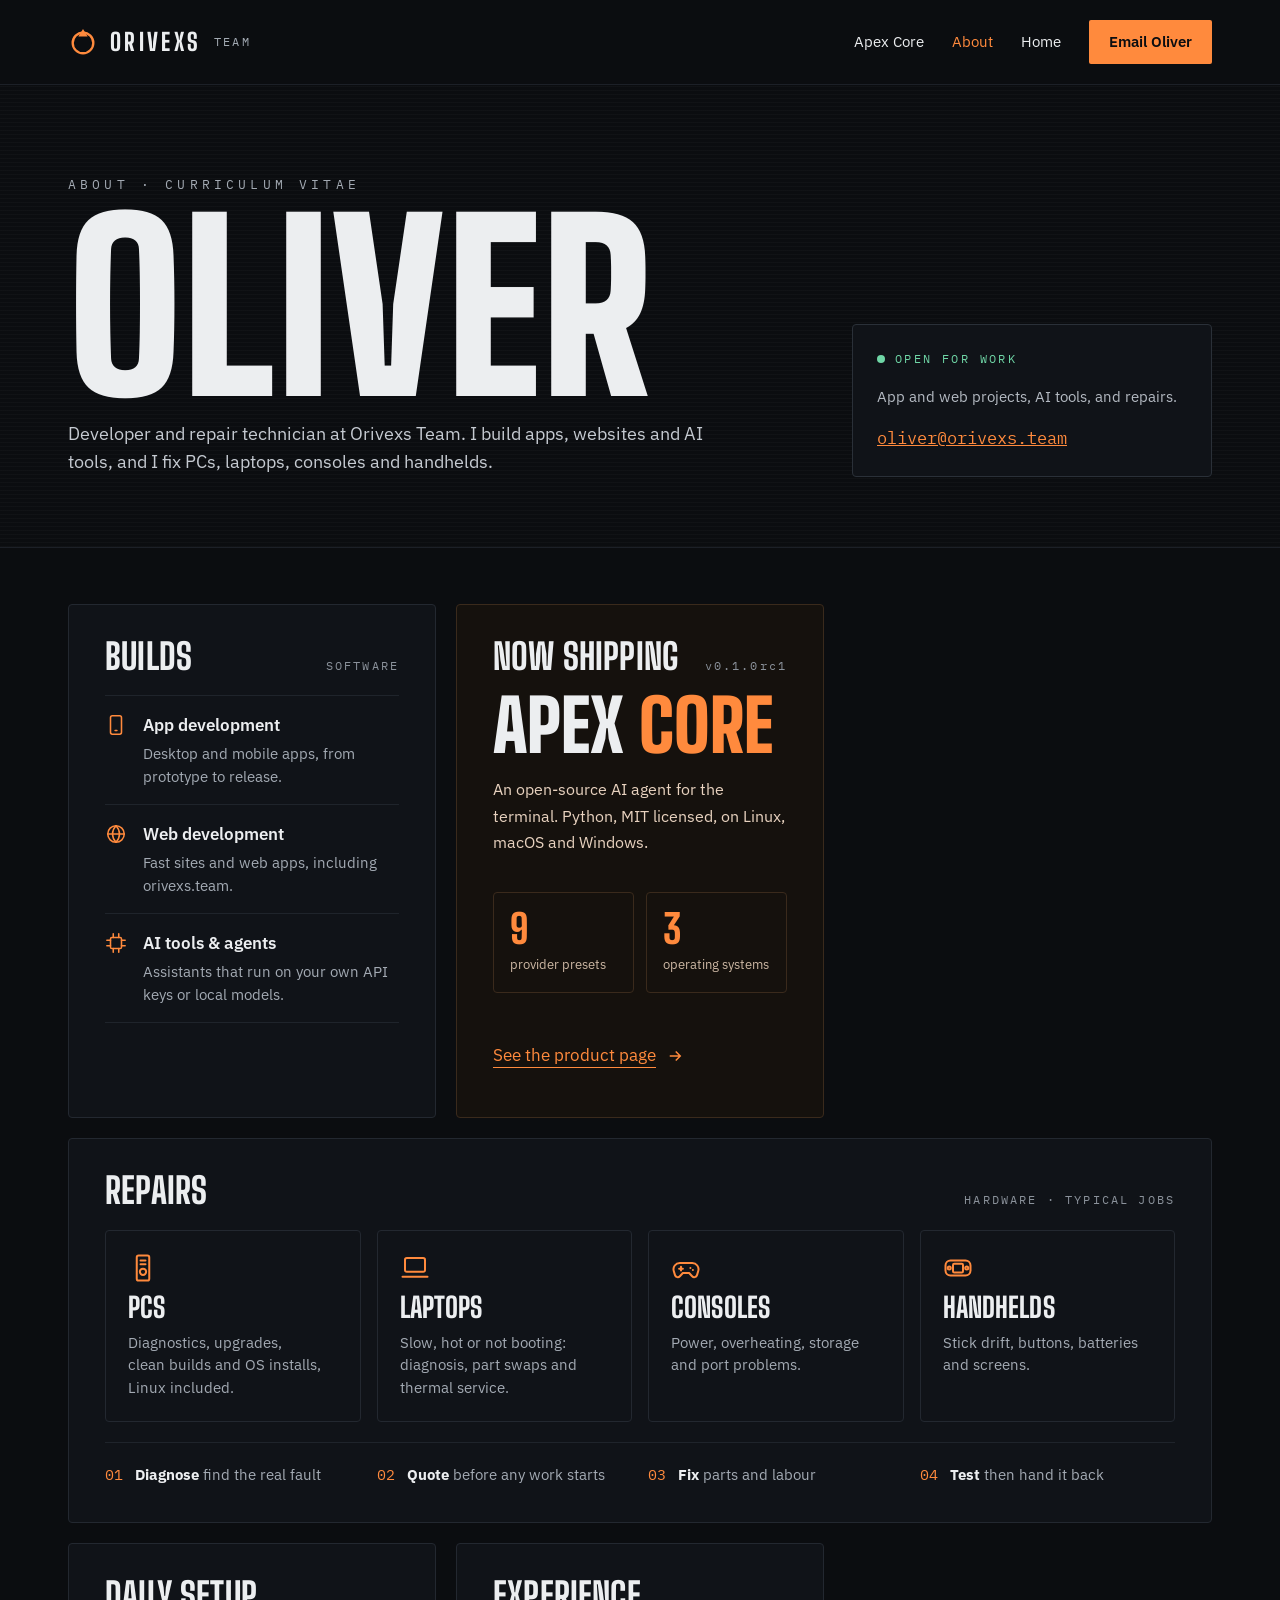
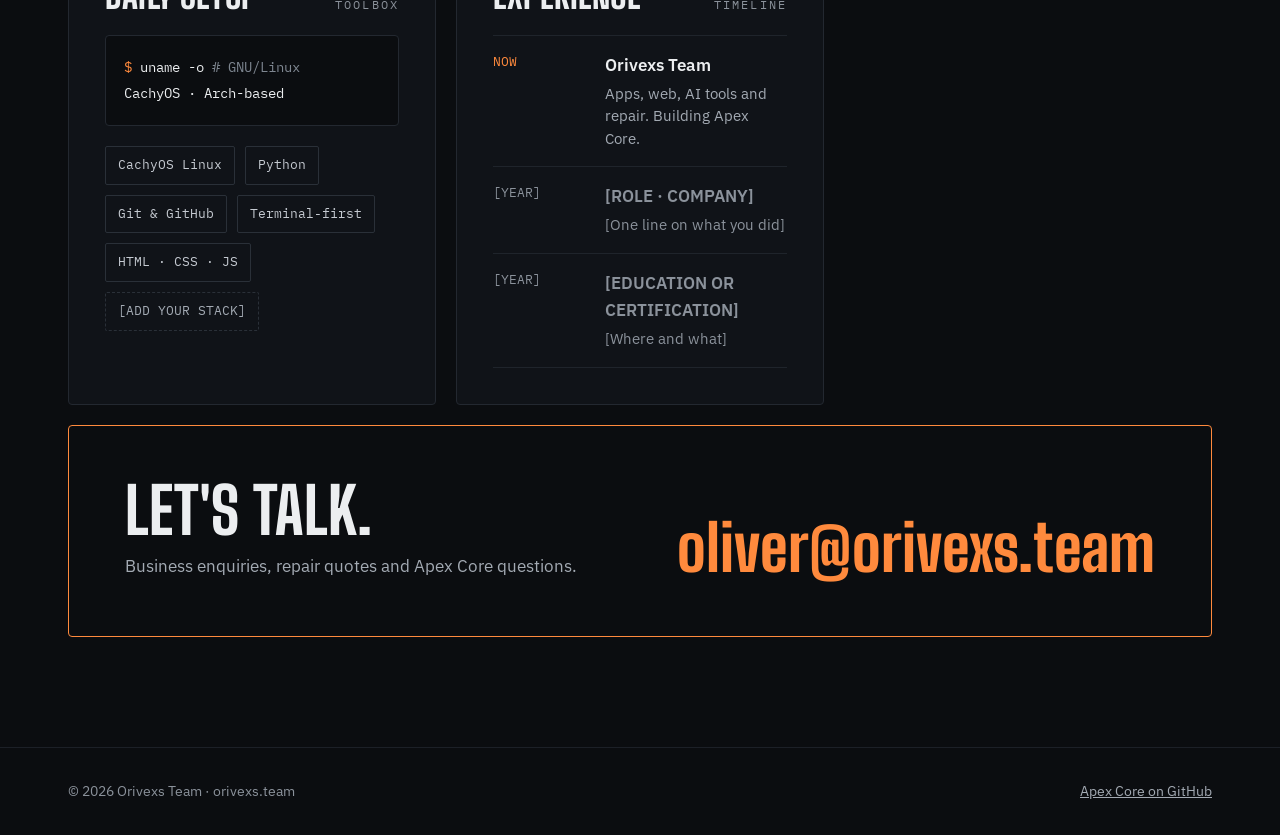
==== site/about/index.html @ 57a7e01f "Add the orivexs.team website and its GitHub Pages deploy A static site (no build step) for Orivexs T" ====
<!doctype html>
<html lang="en" class="no-js">
<head>
<meta charset="utf-8">
<meta name="viewport" content="width=device-width, initial-scale=1">
<title>Oliver — developer and repair technician · Orivexs Team</title>
<meta name="description" content="Oliver builds apps, websites and AI tools, and repairs PCs, laptops, consoles and handhelds. Contact: oliver@orivexs.team.">
<link rel="canonical" href="https://orivexs.team/about/">
<meta name="theme-color" content="#0b0d10">
<meta property="og:type" content="profile">
<meta property="og:site_name" content="Orivexs Team">
<meta property="og:title" content="Oliver — developer and repair technician">
<meta property="og:description" content="Apps, websites and AI tools. Repair for PCs, laptops, consoles and handhelds.">
<meta property="og:url" content="https://orivexs.team/about/">
<link rel="icon" href="../assets/favicon.svg" type="image/svg+xml">
<script>document.documentElement.className = "js";</script>
<link rel="preconnect" href="https://fonts.googleapis.com">
<link rel="preconnect" href="https://fonts.gstatic.com" crossorigin>
<link rel="stylesheet" href="https://fonts.googleapis.com/css2?family=Big+Shoulders+Display:wght@600;800;900&amp;family=IBM+Plex+Mono:wght@400;500&amp;family=IBM+Plex+Sans:wght@400;500;600&amp;display=swap">
<link rel="stylesheet" href="../assets/site.css">
<script src="../assets/site.js" defer></script>
</head>
<body>
<a class="skip" href="#main">Skip to content</a>

<header class="site-header">
  <nav class="wrap" aria-label="Main">
    <a class="brand" href="../" aria-label="Orivexs Team home">
      <svg width="30" height="30" viewBox="0 0 32 32" fill="none" aria-hidden="true"><circle cx="16" cy="17" r="11" stroke="#ff8a3d" stroke-width="2.5"/><path d="M16 2l5 8h-10z" fill="#ff8a3d"/></svg>
      <span class="brand-name">ORIVEXS</span>
      <span class="brand-team">TEAM</span>
    </a>
    <div class="nav-links">
      <a href="../apex-core/">Apex Core</a>
      <a href="./" aria-current="page">About</a>
      <a href="../">Home</a>
      <a class="btn btn--sm" href="mailto:oliver@orivexs.team">Email Oliver</a>
    </div>
  </nav>
</header>

<main id="main">

  <section class="profile texture" aria-labelledby="cv-name">
    <div class="wrap">
      <div class="profile-main">
        <p class="overline intro d1">About · Curriculum vitae</p>
        <h1 id="cv-name" class="hero-title hero-title--name intro d2">Oliver</h1>
        <p class="lede intro d3">Developer and repair technician at Orivexs Team. I build apps, websites and AI tools, and I fix PCs, laptops, consoles and handhelds.</p>
      </div>
      <div class="status-card intro d4">
        <p class="live"><i aria-hidden="true"></i>OPEN FOR WORK</p>
        <p>App and web projects, AI tools, and repairs.</p>
        <a href="mailto:oliver@orivexs.team">oliver@orivexs.team</a>
      </div>
    </div>
  </section>

  <section aria-label="CV dashboard">
    <div class="wrap grid dash">

      <article class="card reveal" aria-labelledby="t-builds">
        <div class="card-head"><h2 id="t-builds">Builds</h2><span>SOFTWARE</span></div>
        <ul class="rows">
          <li>
            <svg width="22" height="22" viewBox="0 0 24 24" fill="none" stroke="#ff8a3d" stroke-width="1.7" stroke-linecap="round" stroke-linejoin="round" aria-hidden="true"><rect x="6" y="2" width="12" height="20" rx="2"/><path d="M11 18h2"/></svg>
            <div><strong>App development</strong><span>Desktop and mobile apps, from prototype to release.</span></div>
          </li>
          <li>
            <svg width="22" height="22" viewBox="0 0 24 24" fill="none" stroke="#ff8a3d" stroke-width="1.7" stroke-linecap="round" stroke-linejoin="round" aria-hidden="true"><circle cx="12" cy="12" r="9"/><path d="M3 12h18M12 3c2.5 2.6 3.8 5.6 3.8 9s-1.3 6.4-3.8 9c-2.5-2.6-3.8-5.6-3.8-9S9.5 5.6 12 3z"/></svg>
            <div><strong>Web development</strong><span>Fast sites and web apps, including orivexs.team.</span></div>
          </li>
          <li>
            <svg width="22" height="22" viewBox="0 0 24 24" fill="none" stroke="#ff8a3d" stroke-width="1.7" stroke-linecap="round" stroke-linejoin="round" aria-hidden="true"><rect x="6" y="6" width="12" height="12" rx="1.5"/><path d="M9 2v4M15 2v4M9 18v4M15 18v4M2 9h4M2 15h4M18 9h4M18 15h4"/></svg>
            <div><strong>AI tools &amp; agents</strong><span>Assistants that run on your own API keys or local models.</span></div>
          </li>
        </ul>
      </article>

      <article class="card card--warm reveal" aria-labelledby="t-ship">
        <div class="card-head"><h2 id="t-ship">Now shipping</h2><span class="accent">v0.1.0rc1</span></div>
        <p class="product-mark" style="color: var(--text)">Apex <span class="accent">Core</span></p>
        <p>An open-source AI agent for the terminal. Python, MIT licensed, on Linux, macOS and Windows.</p>
        <dl class="stat-pair">
          <div class="stat stat--warm"><dt>provider presets</dt><dd>9</dd></div>
          <div class="stat stat--warm"><dt>operating systems</dt><dd>3</dd></div>
        </dl>
        <a class="link-arrow" href="../apex-core/" style="margin-top: auto">See the product page
          <svg width="18" height="18" viewBox="0 0 24 24" fill="none" stroke="currentColor" stroke-width="2" aria-hidden="true"><path d="M5 12h14M13 6l6 6-6 6"/></svg>
        </a>
      </article>

      <article class="card span-all reveal" aria-labelledby="t-repairs">
        <div class="card-head"><h2 id="t-repairs">Repairs</h2><span>HARDWARE · TYPICAL JOBS</span></div>
        <div class="grid devices">
          <div class="device">
            <svg width="30" height="30" viewBox="0 0 24 24" fill="none" stroke="#ff8a3d" stroke-width="1.6" stroke-linecap="round" stroke-linejoin="round" aria-hidden="true"><rect x="7" y="2" width="10" height="20" rx="1.5"/><circle cx="12" cy="15" r="2.5"/><path d="M10 6h4M10 9h4"/></svg>
            <h3>PCs</h3>
            <p>Diagnostics, upgrades, clean builds and OS installs, Linux included.</p>
          </div>
          <div class="device">
            <svg width="30" height="30" viewBox="0 0 24 24" fill="none" stroke="#ff8a3d" stroke-width="1.6" stroke-linecap="round" stroke-linejoin="round" aria-hidden="true"><rect x="4" y="4" width="16" height="11" rx="1.5"/><path d="M2 19h20"/></svg>
            <h3>Laptops</h3>
            <p>Slow, hot or not booting: diagnosis, part swaps and thermal service.</p>
          </div>
          <div class="device">
            <svg width="30" height="30" viewBox="0 0 24 24" fill="none" stroke="#ff8a3d" stroke-width="1.6" stroke-linecap="round" stroke-linejoin="round" aria-hidden="true"><path d="M7 8h10a5 5 0 0 1 4.8 6.4l-1 3.3a2.3 2.3 0 0 1-3.9.9L14.5 16h-5l-2.4 2.6a2.3 2.3 0 0 1-3.9-.9l-1-3.3A5 5 0 0 1 7 8z"/><path d="M8 11v3M6.5 12.5h3M15.5 12h.01M17.5 13.5h.01"/></svg>
            <h3>Consoles</h3>
            <p>Power, overheating, storage and port problems.</p>
          </div>
          <div class="device">
            <svg width="30" height="30" viewBox="0 0 24 24" fill="none" stroke="#ff8a3d" stroke-width="1.6" stroke-linecap="round" stroke-linejoin="round" aria-hidden="true"><rect x="2" y="6" width="20" height="12" rx="4"/><rect x="8" y="8.5" width="8" height="7" rx="1"/><circle cx="5" cy="12" r="1.2"/><circle cx="19" cy="12" r="1.2"/></svg>
            <h3>Handhelds</h3>
            <p>Stick drift, buttons, batteries and screens.</p>
          </div>
        </div>
        <ol class="process">
          <li><code>01</code><span><strong>Diagnose</strong> <span>find the real fault</span></span></li>
          <li><code>02</code><span><strong>Quote</strong> <span>before any work starts</span></span></li>
          <li><code>03</code><span><strong>Fix</strong> <span>parts and labour</span></span></li>
          <li><code>04</code><span><strong>Test</strong> <span>then hand it back</span></span></li>
        </ol>
      </article>

      <article class="card reveal" aria-labelledby="t-setup">
        <div class="card-head"><h2 id="t-setup">Daily setup</h2><span>TOOLBOX</span></div>
        <div class="shell-card">
          <p><span class="accent">$</span> uname -o<span class="note">   # GNU/Linux</span></p>
          <p>CachyOS · Arch-based</p>
        </div>
        <ul class="chips" style="margin: 0">
          <li>CachyOS Linux</li>
          <li>Python</li>
          <li>Git &amp; GitHub</li>
          <li>Terminal-first</li>
          <li>HTML · CSS · JS</li>
          <li class="is-dashed">[ADD YOUR STACK]</li>
        </ul>
      </article>

      <article class="card reveal" aria-labelledby="t-exp">
        <div class="card-head"><h2 id="t-exp">Experience</h2><span>TIMELINE</span></div>
        <ol class="rows rows--timeline">
          <li><code class="is-now">NOW</code><div><strong>Orivexs Team</strong><span>Apps, web, AI tools and repair. Building Apex Core.</span></div></li>
          <li><code>[YEAR]</code><div><strong class="placeholder">[ROLE · COMPANY]</strong><span class="placeholder">[One line on what you did]</span></div></li>
          <li><code>[YEAR]</code><div><strong class="placeholder">[EDUCATION OR CERTIFICATION]</strong><span class="placeholder">[Where and what]</span></div></li>
        </ol>
      </article>

      <article class="contact-card span-all reveal" aria-labelledby="t-contact">
        <div>
          <h2 id="t-contact" style="font-size: clamp(44px, 5vw, 72px)">Let's talk.</h2>
          <p style="color: var(--muted)">Business enquiries, repair quotes and Apex Core questions.</p>
        </div>
        <a class="mail-big" href="mailto:oliver@orivexs.team" style="font-size: clamp(32px, 5vw, 72px)">oliver@orivexs.team</a>
      </article>

    </div>
  </section>

</main>

<footer class="site-footer">
  <div class="wrap">
    <span>© 2026 Orivexs Team · orivexs.team</span>
    <a href="https://github.com/oliverhyar12-coder/Apex-Core">Apex Core on GitHub</a>
  </div>
</footer>
</body>
</html>
---- site/assets/site.css ----
/* Orivexs Team — orivexs.team
   One stylesheet for every page. Dark, cinematic, no build step. */

:root {
  color-scheme: dark;
  --bg: #0b0d10;
  --bg-deep: #08090c;
  --surface: #101318;
  --surface-2: #12151a;
  --term: #0e1115;
  --line-soft: #1c2027;
  --line: #232830;
  --line-strong: #2a3038;
  --text: #eceef0;
  --text-2: #c5cad1;
  --text-3: #b4bac2;
  --muted: #a3aab3;
  --faint: #8b929b;
  --dim: #7e8690;
  --accent: #ff8a3d;
  --accent-hi: #ffb27a;
  --on-accent: #0b0d10;
  --ok: #6fd6a6;
  --warn: #f2c14e;
  --cyan: #5cc8e6;
  --warm-bg: #15110d;
  --warm-line: #3a2a1c;
  --warm-text: #e8d2bf;

  --font-display: "Big Shoulders Display", "Arial Narrow", Impact, sans-serif;
  --font-body: "IBM Plex Sans", system-ui, -apple-system, "Segoe UI", sans-serif;
  --font-mono: "IBM Plex Mono", ui-monospace, "SFMono-Regular", Menlo, Consolas, monospace;

  --gutter: clamp(16px, 4vw, 48px);
  --max: 1240px;
  --ease-out: cubic-bezier(0.2, 0.7, 0.2, 1);
  --ease-film: cubic-bezier(0.7, 0, 0.2, 1);
}

*,
*::before,
*::after {
  box-sizing: border-box;
}

html {
  scroll-behavior: smooth;
}

body {
  margin: 0;
  background: var(--bg);
  color: var(--text);
  font-family: var(--font-body);
  font-size: 17px;
  line-height: 1.6;
  -webkit-font-smoothing: antialiased;
  overflow-x: hidden;
}

a {
  color: var(--accent);
}
a:hover {
  color: var(--accent-hi);
}
a:focus-visible,
button:focus-visible {
  outline: 2px solid var(--accent);
  outline-offset: 3px;
}

h1,
h2,
h3 {
  font-family: var(--font-display);
  font-weight: 800;
  text-transform: uppercase;
  line-height: 0.9;
  letter-spacing: 0.005em;
  margin: 0;
  text-wrap: balance;
}

p {
  margin: 0;
  text-wrap: pretty;
}

code,
pre,
kbd {
  font-family: var(--font-mono);
}

img,
svg {
  display: block;
}

.skip {
  position: absolute;
  left: 16px;
  top: -60px;
  z-index: 10;
  padding: 10px 16px;
  background: var(--accent);
  color: var(--on-accent);
  font-weight: 600;
}
.skip:focus {
  top: 16px;
}

.wrap {
  max-width: var(--max);
  margin: 0 auto;
  padding-inline: var(--gutter);
}

.section {
  border-top: 1px solid var(--line-soft);
}
.section--deep {
  background: var(--bg-deep);
}
.section > .wrap {
  padding-block: clamp(80px, 10vw, 120px);
  display: flex;
  flex-direction: column;
  gap: clamp(36px, 5vw, 56px);
}

.texture {
  background-color: var(--bg);
  background-image: repeating-linear-gradient(0deg, rgba(255, 255, 255, 0.022) 0 1px, transparent 1px 4px);
}

/* ---------- type helpers ---------- */

.kicker {
  font-family: var(--font-mono);
  font-size: 13px;
  letter-spacing: 0.22em;
  text-transform: uppercase;
  color: var(--accent);
}
.overline {
  display: flex;
  align-items: center;
  gap: 12px;
  font-family: var(--font-mono);
  font-size: 13px;
  letter-spacing: 0.32em;
  text-transform: uppercase;
  color: var(--muted);
}
.h-xl {
  font-size: clamp(48px, 6vw, 88px);
}
.lede {
  font-size: clamp(17px, 1.4vw, 20px);
  line-height: 1.6;
  color: var(--text-2);
  max-width: 640px;
}
.body-muted {
  color: var(--muted);
  max-width: 440px;
}
.section-head {
  display: flex;
  flex-wrap: wrap;
  align-items: end;
  justify-content: space-between;
  gap: 24px;
}
.section-head > div {
  display: flex;
  flex-direction: column;
  gap: 18px;
}
.accent {
  color: var(--accent);
}
.outline-text {
  color: transparent;
  -webkit-text-stroke: 1.5px #3a414b;
}
.mono {
  font-family: var(--font-mono);
}

/* ---------- buttons & links ---------- */

.btn {
  display: inline-flex;
  align-items: center;
  gap: 12px;
  min-height: 56px;
  padding: 0 28px;
  background: var(--accent);
  color: var(--on-accent);
  border-radius: 2px;
  font-weight: 600;
  font-size: 17px;
  text-decoration: none;
  transition: background-color 0.2s ease, transform 0.2s ease;
}
.btn:hover {
  background: var(--accent-hi);
  color: var(--on-accent);
  transform: translateY(-1px);
}
.btn--sm {
  min-height: 44px;
  padding: 0 20px;
  font-size: 15px;
}
.link-arrow {
  display: inline-flex;
  align-items: center;
  gap: 10px;
  align-self: flex-start;
  padding: 12px 0;
  font-size: 17px;
  text-underline-offset: 6px;
}
.link-arrow svg {
  transition: transform 0.2s ease;
}
.link-arrow:hover svg {
  transform: translateX(4px);
}
.link-plain {
  color: var(--text);
  text-underline-offset: 6px;
  padding: 12px 0;
  font-size: 17px;
}
.actions {
  display: flex;
  flex-wrap: wrap;
  align-items: center;
  gap: 16px 28px;
}

/* ---------- header ---------- */

.site-header {
  position: relative;
  z-index: 3;
  border-bottom: 1px solid var(--line-soft);
}
.site-header nav {
  display: flex;
  flex-wrap: wrap;
  align-items: center;
  justify-content: space-between;
  gap: 16px;
  padding-block: 18px;
}
.brand {
  display: flex;
  align-items: center;
  gap: 12px;
  color: var(--text);
  text-decoration: none;
}
.brand:hover {
  color: var(--text);
}
.brand-name {
  font-family: var(--font-display);
  font-weight: 800;
  font-size: 24px;
  letter-spacing: 0.14em;
}
.brand-team {
  font-family: var(--font-mono);
  font-size: 12px;
  letter-spacing: 0.2em;
  color: var(--muted);
}
.nav-links {
  display: flex;
  flex-wrap: wrap;
  align-items: center;
  gap: 4px 28px;
  font-size: 15px;
}
.nav-links a:not(.btn) {
  color: var(--text);
  text-decoration: none;
  padding: 12px 0;
}
.nav-links a:not(.btn):hover,
.nav-links a[aria-current="page"] {
  color: var(--accent);
}

/* ---------- cinematic hero ---------- */

.hero {
  position: relative;
  overflow: hidden;
}
.hero--full {
  min-height: 760px;
  display: flex;
  align-items: center;
}
.hero .wrap {
  position: relative;
  z-index: 1;
  width: 100%;
  padding-block: clamp(72px, 9vw, 110px);
  display: flex;
  flex-direction: column;
  gap: 30px;
}
.letterbox {
  position: absolute;
  left: 0;
  right: 0;
  height: 0;
  background: #000;
  z-index: 2;
  animation: ox-bar 1.4s var(--ease-film) both 0.15s;
}
.letterbox--top {
  top: 0;
}
.letterbox--bottom {
  bottom: 0;
}
.scanline {
  position: absolute;
  top: 46%;
  left: 0;
  width: 38vw;
  height: 1px;
  background: var(--accent);
  box-shadow: 0 0 18px var(--accent);
  z-index: 1;
  animation: ox-scan 2.2s ease-in-out both 1.1s;
}
.aperture {
  position: absolute;
  right: -140px;
  top: 50%;
  width: 760px;
  height: 760px;
  margin-top: -380px;
  opacity: 0.5;
  animation: ox-spin 90s linear infinite;
}
.rec-dot {
  width: 9px;
  height: 9px;
  border-radius: 50%;
  background: var(--accent);
  animation: ox-pulse 1.6s ease-in-out infinite;
}
.hero-title {
  font-size: clamp(64px, 10.5vw, 168px);
  font-weight: 900;
  max-width: 12ch;
}
.hero-title span {
  display: block;
}
.hero-title--product {
  font-size: clamp(96px, 17vw, 260px);
  line-height: 0.8;
  max-width: none;
}
.hero-title--name {
  font-size: clamp(110px, 18vw, 260px);
  line-height: 0.78;
  max-width: none;
}

.intro {
  animation: ox-rise 0.9s var(--ease-out) both;
}
.d1 { animation-delay: 0.5s; }
.d2 { animation-delay: 0.8s; }
.d3 { animation-delay: 1.05s; }
.d4 { animation-delay: 1.3s; }
.d5 { animation-delay: 1.55s; }
.d6 { animation-delay: 1.85s; }

.credits {
  margin: 40px 0 0;
  padding-top: 28px;
  border-top: 1px solid var(--line);
  display: grid;
  grid-template-columns: repeat(auto-fit, minmax(min(220px, 100%), 1fr));
  gap: 20px 32px;
  font-family: var(--font-mono);
  font-size: 13px;
}
.credits div {
  display: flex;
  flex-direction: column;
  gap: 6px;
}
.credits dt {
  letter-spacing: 0.22em;
  color: var(--faint);
}
.credits dd {
  margin: 0;
}

.chips {
  list-style: none;
  margin: 8px 0 0;
  padding: 0;
  display: flex;
  flex-wrap: wrap;
  gap: 10px;
  font-family: var(--font-mono);
  font-size: 13px;
}
.chips li {
  padding: 8px 12px;
  border: 1px solid var(--line-strong);
  border-radius: 2px;
  color: var(--text-2);
}
.chips li.is-accent {
  border-color: var(--accent);
  color: var(--accent);
}
.chips .is-dashed {
  border-style: dashed;
  color: var(--muted);
}

/* ---------- cards & grids ---------- */

.grid {
  display: grid;
  gap: 20px;
  grid-template-columns: repeat(auto-fit, minmax(min(var(--min, 320px), 100%), 1fr));
}
.card {
  background: var(--surface);
  border: 1px solid var(--line);
  border-radius: 4px;
  padding: clamp(24px, 3vw, 36px);
  display: flex;
  flex-direction: column;
  gap: 20px;
  transition: border-color 0.25s ease, transform 0.25s ease;
}
.card:hover {
  border-color: #3a414b;
}
.card h3 {
  font-size: 40px;
}
.card > p {
  font-size: 16px;
  line-height: 1.65;
  color: var(--text-3);
}
.card .tags {
  margin-top: auto;
  font-family: var(--font-mono);
  font-size: 12px;
  letter-spacing: 0.12em;
  color: var(--faint);
}
.card--warm {
  background: var(--warm-bg);
  border-color: var(--warm-line);
}
.card--warm > p {
  color: var(--warm-text);
}
.card-head {
  display: flex;
  flex-wrap: wrap;
  justify-content: space-between;
  align-items: baseline;
  gap: 12px;
}
.card-head h2 {
  font-size: 36px;
}
.card-head span {
  font-family: var(--font-mono);
  font-size: 12px;
  letter-spacing: 0.18em;
  color: var(--faint);
}

.ruled {
  display: grid;
  grid-template-columns: repeat(auto-fit, minmax(min(var(--min, 360px), 100%), 1fr));
  border-top: 1px solid var(--line);
  border-left: 1px solid var(--line);
}
.ruled > * {
  padding: clamp(22px, 2.6vw, 32px);
  border-right: 1px solid var(--line);
  border-bottom: 1px solid var(--line);
  display: flex;
  flex-direction: column;
  gap: 12px;
}
.ruled h3 {
  font-size: 32px;
}
.ruled p {
  font-size: 15.5px;
  line-height: 1.65;
  color: var(--text-3);
}
.ruled .num {
  font-family: var(--font-mono);
  font-size: 13px;
  color: var(--faint);
}

.facts {
  list-style: none;
  margin: 0;
  padding: 0;
  display: grid;
  grid-template-columns: repeat(auto-fit, minmax(min(220px, 100%), 1fr));
  gap: 20px 28px;
}
.facts li {
  display: flex;
  flex-direction: column;
  gap: 6px;
  padding-top: 16px;
  border-top: 1px solid var(--line);
}
.facts strong {
  font-weight: 600;
}
.facts span {
  font-size: 15px;
  line-height: 1.55;
  color: var(--muted);
}

.split {
  display: flex;
  flex-wrap: wrap;
  gap: 56px;
}
.split > * {
  flex: 1 1 420px;
  min-width: 0;
  display: flex;
  flex-direction: column;
  gap: 24px;
}
.split > .split-wide {
  flex: 1 1 540px;
}

/* ---------- marquee ---------- */

.marquee {
  border-bottom: 1px solid var(--line-soft);
  padding: 22px 0;
  overflow: hidden;
  white-space: nowrap;
}
.marquee-track {
  display: inline-flex;
  gap: 48px;
  padding-right: 48px;
  font-family: var(--font-display);
  font-weight: 800;
  font-size: 44px;
  text-transform: uppercase;
  color: #2c323b;
  animation: ox-marquee 38s linear infinite;
}
.marquee-track .sep {
  color: var(--accent);
}

/* ---------- install widget ---------- */

.tablist {
  display: flex;
  flex-wrap: wrap;
  gap: 8px;
}
.tab {
  min-height: 44px;
  padding: 0 22px;
  border-radius: 2px;
  border: 1px solid var(--line-strong);
  background: transparent;
  color: var(--text);
  font: 600 15px var(--font-body);
  cursor: pointer;
  transition: background-color 0.2s ease, border-color 0.2s ease, color 0.2s ease;
}
.tab:hover {
  border-color: #3a414b;
}
.tab[aria-selected="true"] {
  background: var(--accent);
  border-color: var(--accent);
  color: var(--on-accent);
}
.no-js .tablist {
  display: none;
}

.term {
  background: var(--term);
  border: 1px solid var(--line-strong);
  border-radius: 6px;
  overflow: hidden;
  box-shadow: 0 40px 80px -40px rgba(0, 0, 0, 0.9);
}
.term + .term {
  margin-top: 16px;
}
.term-bar {
  display: flex;
  align-items: center;
  justify-content: space-between;
  gap: 12px;
  padding: 10px 12px 10px 18px;
  border-bottom: 1px solid var(--line);
  background: var(--surface-2);
  font-family: var(--font-mono);
  font-size: 13px;
  color: var(--muted);
}
.term-dots {
  display: flex;
  align-items: center;
  gap: 8px;
}
.term-dots i {
  width: 11px;
  height: 11px;
  border-radius: 50%;
  background: #2f353e;
}
.term-dots span {
  margin-left: 12px;
}
.copy {
  display: inline-flex;
  align-items: center;
  gap: 8px;
  min-height: 44px;
  padding: 0 16px;
  background: transparent;
  color: var(--text);
  border: 1px solid var(--line-strong);
  border-radius: 2px;
  font: 500 14px var(--font-body);
  cursor: pointer;
}
.copy:hover {
  border-color: var(--accent);
}
.copy.is-done {
  border-color: var(--ok);
  color: var(--ok);
}
.code {
  margin: 0;
  padding: 22px 20px 24px;
  overflow-x: auto;
  font-family: var(--font-mono);
  font-size: 14.5px;
  line-height: 1.9;
  color: var(--text);
}
.code-line {
  white-space: pre;
}
.prompt {
  color: var(--accent);
  user-select: none;
}
.note {
  color: var(--dim);
  user-select: none;
}
.os-note {
  margin-top: 14px;
  font-size: 14px;
  line-height: 1.6;
  color: var(--muted);
}
.callout {
  display: flex;
  flex-wrap: wrap;
  gap: 8px 20px;
  padding: 14px 16px;
  border: 1px solid var(--warm-line);
  background: var(--warm-bg);
  border-radius: 4px;
  font-size: 14.5px;
  line-height: 1.55;
  color: var(--warm-text);
}
.callout strong {
  font-weight: 600;
  color: var(--accent);
}
.then {
  font-family: var(--font-mono);
  font-size: 13px;
  line-height: 1.8;
  color: var(--muted);
}
.then code {
  color: var(--text);
}

/* ---------- session dashboard ---------- */

.session {
  display: flex;
  flex-wrap: wrap;
  gap: 20px;
}
.session .term {
  flex: 999 1 640px;
  min-width: 0;
}
.session-screen {
  height: 600px;
  overflow: hidden;
  display: flex;
  flex-direction: column;
  justify-content: flex-end;
  padding: 20px 22px;
}
.session-out {
  font-family: var(--font-mono);
  font-size: 14px;
  line-height: 1.72;
}
.t-line {
  white-space: pre-wrap;
  overflow-wrap: anywhere;
}
.t-line.is-off {
  display: none;
}
.t-line.is-new {
  animation: ox-line 0.25s ease both;
}
.caret {
  display: inline-block;
  width: 9px;
  height: 18px;
  vertical-align: -3px;
  background: var(--accent);
  animation: ox-blink 1s steps(1) infinite;
}
.c-cyan { color: var(--cyan); }
.c-ok { color: var(--ok); }
.c-warn { color: var(--warn); }
.c-dim { color: var(--dim); }
.c-accent { color: var(--accent); }

.hud {
  flex: 1 1 300px;
  min-width: 0;
  background: var(--surface);
  border: 1px solid var(--line);
  border-radius: 6px;
  padding: 26px;
  display: flex;
  flex-direction: column;
  gap: 22px;
}
.hud-label {
  font-family: var(--font-mono);
  font-size: 12px;
  letter-spacing: 0.22em;
  color: var(--faint);
}
.stat-pair {
  display: grid;
  grid-template-columns: repeat(2, minmax(0, 1fr));
  gap: 12px;
}
.stat {
  padding: 16px;
  border: 1px solid var(--line);
  border-radius: 4px;
  display: flex;
  flex-direction: column-reverse;
  gap: 6px;
  margin: 0;
}
.stat dt {
  font-size: 13px;
  color: var(--muted);
}
.stat dd {
  margin: 0;
  font-family: var(--font-display);
  font-weight: 800;
  font-size: 44px;
  line-height: 1;
}
.kv {
  margin: 0;
  display: flex;
  flex-direction: column;
  font-size: 14px;
}
.kv div {
  display: flex;
  flex-wrap: wrap;
  justify-content: space-between;
  gap: 12px;
  padding: 11px 0;
  border-top: 1px solid #1f242b;
}
.kv div:last-child {
  border-bottom: 1px solid #1f242b;
}
.kv dt {
  color: var(--muted);
}
.kv dd {
  margin: 0;
  font-family: var(--font-mono);
}
.fine {
  font-size: 13px;
  line-height: 1.55;
  color: var(--faint);
}

/* ---------- tables ---------- */

.table-box {
  overflow-x: auto;
  border: 1px solid var(--line);
  border-radius: 4px;
}
.table-box table {
  width: 100%;
  min-width: 600px;
  border-collapse: collapse;
  font-size: 15px;
}
.table-box th {
  background: var(--surface-2);
  text-align: left;
  font-weight: 600;
  color: var(--muted);
}
.table-box th,
.table-box td {
  padding: 14px 20px;
  vertical-align: top;
}
.table-box tr + tr td,
.table-box tbody tr td {
  border-top: 1px solid #1f242b;
}
.table-box td:first-child,
.table-box td.mono {
  white-space: nowrap;
}
.table-box td + td {
  color: var(--text-2);
}

/* ---------- steps ---------- */

.steps {
  list-style: none;
  margin: 0;
  padding: 0;
}
.steps li {
  gap: 16px;
}
.step-num {
  font-family: var(--font-display);
  font-weight: 900;
  font-size: 64px;
  line-height: 1;
  color: transparent;
  -webkit-text-stroke: 1.5px var(--accent);
}
.steps code {
  font-size: 17px;
  color: var(--text);
}

/* ---------- providers ---------- */

.providers strong {
  font-family: var(--font-mono);
  font-size: 17px;
  font-weight: 500;
}
.providers span {
  font-size: 14px;
  color: var(--muted);
}
.providers code {
  font-size: 13px;
  color: var(--accent);
}
.providers code.is-local {
  color: var(--ok);
}

/* ---------- about / CV ---------- */

.profile {
  border-bottom: 1px solid var(--line-soft);
}
.profile .wrap {
  padding-block: clamp(64px, 8vw, 90px) clamp(48px, 6vw, 70px);
  display: flex;
  flex-wrap: wrap;
  align-items: end;
  justify-content: space-between;
  gap: 40px;
}
.profile-main {
  flex: 1 1 520px;
  min-width: 0;
  display: flex;
  flex-direction: column;
  gap: 22px;
}
.status-card {
  flex: 0 1 360px;
  min-width: 0;
  padding: 24px;
  border: 1px solid var(--line-strong);
  background: var(--surface);
  border-radius: 4px;
  display: flex;
  flex-direction: column;
  gap: 16px;
}
.status-card .live {
  display: flex;
  align-items: center;
  gap: 10px;
  font-family: var(--font-mono);
  font-size: 12px;
  letter-spacing: 0.2em;
  color: var(--ok);
}
.status-card .live i {
  width: 8px;
  height: 8px;
  border-radius: 50%;
  background: var(--ok);
  animation: ox-pulse 1.8s ease-in-out infinite;
}
.status-card p {
  font-size: 15px;
  color: var(--text-3);
}
.status-card a {
  font-family: var(--font-mono);
  font-size: 17px;
  overflow-wrap: anywhere;
}
.dash {
  padding-block: 56px 110px;
  --min: 360px;
}
.span-all {
  grid-column: 1 / -1;
}
.rows {
  list-style: none;
  margin: 0;
  padding: 0;
  display: flex;
  flex-direction: column;
}
.rows li {
  display: flex;
  gap: 16px;
  padding: 16px 0;
  border-top: 1px solid #1f242b;
}
.rows li:last-child {
  border-bottom: 1px solid #1f242b;
}
.rows svg {
  flex: none;
  margin-top: 2px;
}
.rows li > div {
  display: flex;
  flex-direction: column;
  gap: 4px;
}
.rows strong {
  font-weight: 600;
}
.rows span {
  font-size: 14.5px;
  line-height: 1.55;
  color: var(--muted);
}
.rows--timeline li {
  display: grid;
  grid-template-columns: 96px minmax(0, 1fr);
}
.rows--timeline code {
  font-size: 13px;
  color: var(--faint);
}
.rows--timeline .is-now {
  color: var(--accent);
}
.placeholder {
  color: var(--faint) !important;
}
.card .product-mark {
  font-family: var(--font-display);
  font-weight: 900;
  font-size: 72px;
  line-height: 0.85;
  text-transform: uppercase;
}
.stat--warm {
  border-color: var(--warm-line);
}
.stat--warm dt {
  color: #cdb8a4;
}
.stat--warm dd {
  font-size: 40px;
  color: var(--accent);
}
.devices {
  --min: 240px;
  gap: 16px;
}
.device {
  padding: 22px;
  border: 1px solid var(--line);
  border-radius: 4px;
  display: flex;
  flex-direction: column;
  gap: 12px;
}
.device h3 {
  font-size: 28px;
}
.device p {
  font-size: 14.5px;
  line-height: 1.55;
  color: var(--muted);
}
.process {
  list-style: none;
  margin: 0;
  padding: 20px 0 0;
  border-top: 1px solid #1f242b;
  display: grid;
  grid-template-columns: repeat(auto-fit, minmax(min(200px, 100%), 1fr));
  gap: 16px;
  font-size: 14.5px;
}
.process li {
  display: flex;
  gap: 12px;
  align-items: baseline;
}
.process code {
  color: var(--accent);
}
.process span span {
  color: var(--muted);
}
.shell-card {
  padding: 18px;
  background: var(--bg);
  border: 1px solid var(--line);
  border-radius: 4px;
  font-family: var(--font-mono);
  font-size: 14px;
  line-height: 1.9;
}
.contact-card {
  border: 1px solid var(--accent);
  border-radius: 4px;
  padding: clamp(28px, 5vw, 56px);
  display: flex;
  flex-wrap: wrap;
  align-items: end;
  justify-content: space-between;
  gap: 24px;
}
.contact-card > div {
  display: flex;
  flex-direction: column;
  gap: 14px;
}

/* ---------- contact & footer ---------- */

.mail-big {
  font-family: var(--font-display);
  font-weight: 800;
  font-size: clamp(36px, 6.4vw, 96px);
  line-height: 1;
  text-decoration: none;
  overflow-wrap: anywhere;
  transition: color 0.2s ease;
}
.site-footer {
  border-top: 1px solid var(--line-soft);
  font-size: 14px;
  color: var(--faint);
}
.site-footer .wrap {
  padding-block: 32px;
  display: flex;
  flex-wrap: wrap;
  justify-content: space-between;
  gap: 12px 32px;
}
.site-footer a {
  color: var(--muted);
}
.site-footer div {
  display: flex;
  flex-wrap: wrap;
  gap: 8px 24px;
}

/* ---------- scroll reveal (only when JS runs) ---------- */

.js .reveal {
  opacity: 0;
  transform: translateY(28px);
  transition: opacity 0.8s var(--ease-out), transform 0.8s var(--ease-out);
}
.js .reveal.is-in {
  opacity: 1;
  transform: none;
}

/* ---------- keyframes ---------- */

@keyframes ox-rise {
  from { opacity: 0; transform: translateY(28px); }
  to { opacity: 1; transform: none; }
}
@keyframes ox-bar {
  from { height: 50%; }
  to { height: 0; }
}
@keyframes ox-scan {
  from { transform: translateX(-10%); opacity: 0; }
  15% { opacity: 1; }
  to { transform: translateX(110vw); opacity: 0; }
}
@keyframes ox-spin {
  to { transform: rotate(360deg); }
}
@keyframes ox-pulse {
  0%, 100% { opacity: 1; }
  50% { opacity: 0.25; }
}
@keyframes ox-marquee {
  to { transform: translateX(-50%); }
}
@keyframes ox-blink {
  50% { opacity: 0; }
}
@keyframes ox-line {
  from { opacity: 0; transform: translateX(-6px); }
  to { opacity: 1; transform: none; }
}

@media (prefers-reduced-motion: reduce) {
  html {
    scroll-behavior: auto;
  }
  *,
  *::before,
  *::after {
    animation: none !important;
    transition: none !important;
  }
  .js .reveal {
    opacity: 1;
    transform: none;
  }
}

@media (max-width: 640px) {
  .aperture {
    width: 520px;
    height: 520px;
    margin-top: -260px;
    right: -260px;
    opacity: 0.35;
  }
  .hero--full {
    min-height: 0;
  }
  .session-screen {
    height: 520px;
    padding: 16px;
  }
  .session-out {
    font-size: 12.5px;
  }
}
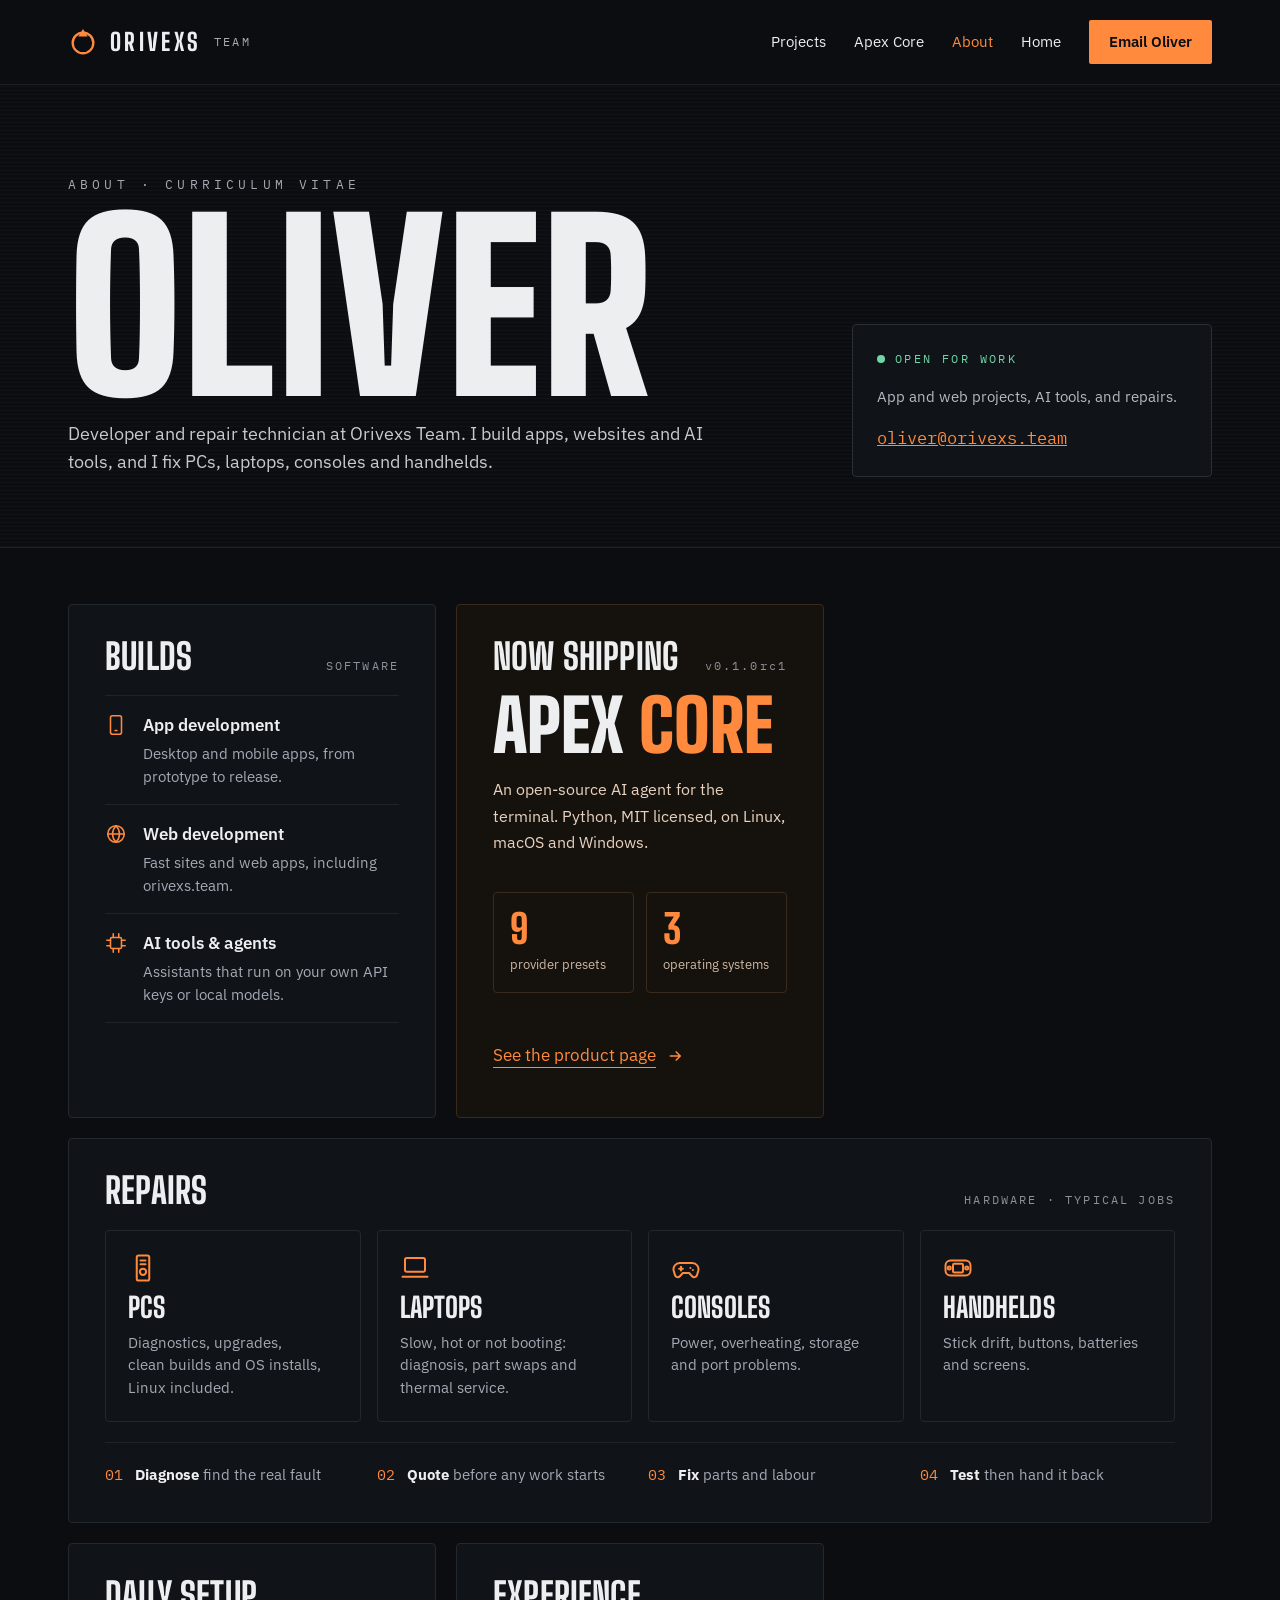
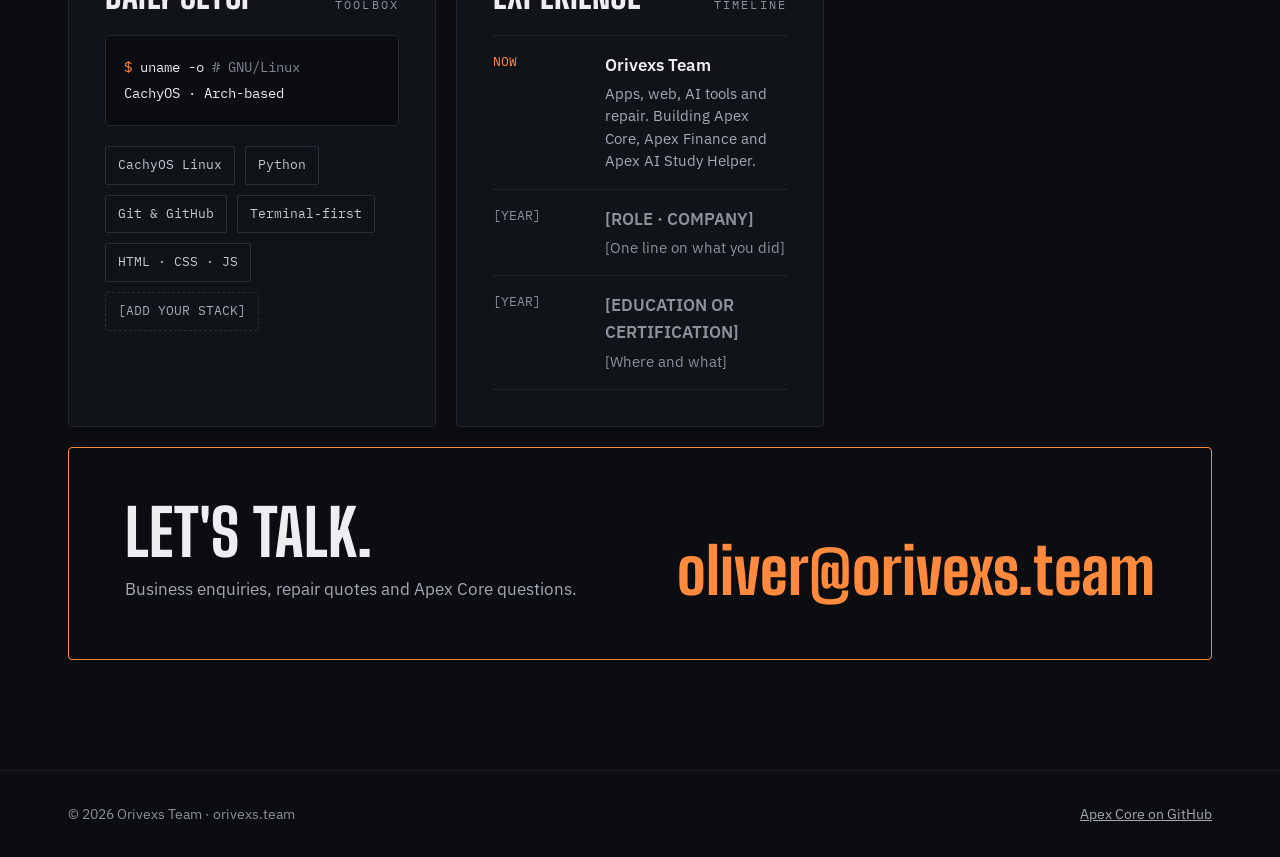
==== commit 262d617d: "Add a projects dashboard with the two coming-soon Android apps New page site/projects/: project coun" ====
--- a/site/about/index.html
+++ b/site/about/index.html
@@ -31,6 +31,7 @@
       <span class="brand-team">TEAM</span>
     </a>
     <div class="nav-links">
+      <a href="../projects/">Projects</a>
       <a href="../apex-core/">Apex Core</a>
       <a href="./" aria-current="page">About</a>
       <a href="../">Home</a>
@@ -141,7 +142,7 @@
       <article class="card reveal" aria-labelledby="t-exp">
         <div class="card-head"><h2 id="t-exp">Experience</h2><span>TIMELINE</span></div>
         <ol class="rows rows--timeline">
-          <li><code class="is-now">NOW</code><div><strong>Orivexs Team</strong><span>Apps, web, AI tools and repair. Building Apex Core.</span></div></li>
+          <li><code class="is-now">NOW</code><div><strong>Orivexs Team</strong><span>Apps, web, AI tools and repair. Building Apex Core, Apex Finance and Apex AI Study Helper.</span></div></li>
           <li><code>[YEAR]</code><div><strong class="placeholder">[ROLE · COMPANY]</strong><span class="placeholder">[One line on what you did]</span></div></li>
           <li><code>[YEAR]</code><div><strong class="placeholder">[EDUCATION OR CERTIFICATION]</strong><span class="placeholder">[Where and what]</span></div></li>
         </ol>
--- a/site/assets/site.css
+++ b/site/assets/site.css
@@ -1118,6 +1118,289 @@
   gap: 14px;
 }
 
+/* ---------- projects dashboard ---------- */
+
+.stats {
+  margin: 24px 0 0;
+  display: grid;
+  grid-template-columns: repeat(auto-fit, minmax(min(200px, 100%), 1fr));
+  gap: 12px;
+}
+.stats .stat {
+  padding: 20px;
+  background: var(--surface);
+  gap: 8px;
+}
+.stats .stat dt {
+  font-size: 14px;
+}
+.stats .stat dd {
+  font-size: 56px;
+}
+.tab[aria-pressed="true"] {
+  background: var(--accent);
+  border-color: var(--accent);
+  color: var(--on-accent);
+}
+.section-head > .filters {
+  flex-direction: row;
+  flex-wrap: wrap;
+  gap: 8px;
+}
+.no-js .filters {
+  display: none;
+}
+.board {
+  display: grid;
+  grid-template-columns: repeat(auto-fit, minmax(min(320px, 100%), 1fr));
+  gap: 20px;
+  align-items: start;
+}
+.board-col {
+  background: var(--bg-deep);
+  border: 1px solid #1f242b;
+  border-radius: 6px;
+  padding: 16px;
+  display: flex;
+  flex-direction: column;
+  gap: 12px;
+  min-height: 260px;
+}
+.board-head {
+  display: flex;
+  align-items: center;
+  justify-content: space-between;
+  gap: 12px;
+  padding: 4px 4px 8px;
+  font-family: var(--font-mono);
+  font-size: 13px;
+}
+.board-head h3 {
+  display: flex;
+  align-items: center;
+  gap: 10px;
+  font-family: var(--font-mono);
+  font-weight: 400;
+  font-size: 13px;
+  letter-spacing: 0.16em;
+  line-height: 1.4;
+}
+.board-head > span {
+  color: var(--faint);
+}
+.dot {
+  width: 9px;
+  height: 9px;
+  border-radius: 50%;
+  background: currentColor;
+}
+.dot--soon { color: var(--cyan); }
+.dot--rc { color: var(--warn); }
+.dot--live { color: var(--ok); }
+.board-card {
+  display: flex;
+  flex-direction: column;
+  gap: 10px;
+  padding: 20px;
+  background: var(--surface);
+  border: 1px solid var(--line);
+  border-radius: 4px;
+  color: var(--text);
+  text-decoration: none;
+  transition: border-color 0.2s ease, transform 0.2s ease;
+}
+.board-card:hover {
+  color: var(--text);
+  border-color: var(--accent);
+  transform: translateY(-2px);
+}
+.board-card[hidden] {
+  display: none;
+}
+.board-card .title {
+  display: flex;
+  align-items: center;
+  justify-content: space-between;
+  gap: 12px;
+  font-family: var(--font-display);
+  font-weight: 800;
+  font-size: 28px;
+  line-height: 1;
+  text-transform: uppercase;
+}
+.board-card .line {
+  font-size: 14.5px;
+  line-height: 1.55;
+  color: var(--text-3);
+}
+.tag-list {
+  display: flex;
+  flex-wrap: wrap;
+  gap: 6px;
+  font-family: var(--font-mono);
+  font-size: 12px;
+  color: var(--text-2);
+}
+.tag-list span {
+  padding: 4px 8px;
+  border: 1px solid var(--line-strong);
+  border-radius: 2px;
+}
+.board-empty {
+  padding: 20px;
+  border: 1px dashed var(--line-strong);
+  border-radius: 4px;
+  font-size: 14px;
+  color: var(--faint);
+}
+.card > .pills,
+.pills {
+  display: flex;
+  flex-wrap: wrap;
+  gap: 8px;
+  font-family: var(--font-mono);
+  font-size: 12px;
+}
+.pills span {
+  padding: 6px 10px;
+  border: 1px solid var(--line-strong);
+  border-radius: 2px;
+  color: var(--text-2);
+}
+.pills .is-accent { border-color: var(--accent); color: var(--accent); }
+.pills .is-rc { border-color: var(--warn); color: var(--warn); }
+.pills .is-live { border-color: var(--ok); color: var(--ok); }
+.pills .is-warm { border-color: var(--warm-line); color: var(--warm-text); }
+
+.spotlight {
+  display: flex;
+  flex-wrap: wrap;
+  align-items: center;
+  gap: 56px;
+  scroll-margin-top: 24px;
+}
+.spotlight--flip {
+  flex-wrap: wrap-reverse;
+}
+.spotlight-copy {
+  flex: 1 1 460px;
+  min-width: 0;
+  display: flex;
+  flex-direction: column;
+  gap: 24px;
+}
+.spotlight-copy h3 {
+  font-size: clamp(56px, 7vw, 104px);
+}
+.spotlight-copy .tagline {
+  font-size: 22px;
+  line-height: 1.45;
+}
+.spotlight-copy .desc {
+  color: var(--text-3);
+}
+.spotlight-copy .btn {
+  align-self: flex-start;
+}
+.stage {
+  flex: 1 1 340px;
+  min-width: 0;
+  position: relative;
+  display: flex;
+  justify-content: center;
+  padding: 24px 0;
+}
+.stage-ring {
+  position: absolute;
+  top: 50%;
+  left: 50%;
+  width: 520px;
+  height: 520px;
+  margin: -260px 0 0 -260px;
+  opacity: 0.55;
+  animation: ox-spin 80s linear infinite;
+}
+.spotlight--flip .stage-ring {
+  animation-direction: reverse;
+}
+.phone {
+  position: relative;
+  width: 260px;
+  height: 530px;
+  border: 1px solid var(--line-strong);
+  border-radius: 40px;
+  background: var(--surface);
+  padding: 12px;
+  box-shadow: 0 60px 120px -60px #000;
+  animation: ox-float 7s ease-in-out infinite;
+}
+.spotlight--flip .phone {
+  animation-delay: 1.5s;
+}
+.phone-screen {
+  height: 100%;
+  border-radius: 30px;
+  border: 1px solid #1f242b;
+  display: flex;
+  flex-direction: column;
+  align-items: center;
+  justify-content: center;
+  gap: 18px;
+  text-align: center;
+}
+.app-icon {
+  width: 88px;
+  height: 88px;
+  border-radius: 22px;
+  background: var(--accent);
+  display: flex;
+  align-items: center;
+  justify-content: center;
+}
+.app-icon--light {
+  background: var(--text);
+}
+.app-name {
+  font-family: var(--font-display);
+  font-weight: 800;
+  font-size: 30px;
+  line-height: 1;
+  text-transform: uppercase;
+}
+.app-soon {
+  font-family: var(--font-mono);
+  font-size: 11px;
+  letter-spacing: 0.24em;
+  color: var(--muted);
+}
+.flow {
+  margin: 0;
+  display: grid;
+  grid-template-columns: repeat(auto-fit, minmax(min(200px, 100%), 1fr));
+  gap: 12px;
+}
+.flow > div {
+  padding: 18px;
+  border: 1px solid var(--line);
+  border-radius: 4px;
+  display: flex;
+  gap: 14px;
+  align-items: center;
+}
+.flow > div > div {
+  display: flex;
+  flex-direction: column;
+  gap: 2px;
+}
+.flow dt {
+  font-weight: 600;
+}
+.flow dd {
+  margin: 0;
+  font-size: 14px;
+  color: var(--muted);
+}
+
 /* ---------- contact & footer ---------- */
 
 .mail-big {
@@ -1186,6 +1469,10 @@
 }
 @keyframes ox-marquee {
   to { transform: translateX(-50%); }
+}
+@keyframes ox-float {
+  0%, 100% { transform: translateY(0); }
+  50% { transform: translateY(-12px); }
 }
 @keyframes ox-blink {
   50% { opacity: 0; }
@@ -1229,4 +1516,9 @@
   .session-out {
     font-size: 12.5px;
   }
-}
+  .stage-ring {
+    width: 340px;
+    height: 340px;
+    margin: -170px 0 0 -170px;
+  }
+}
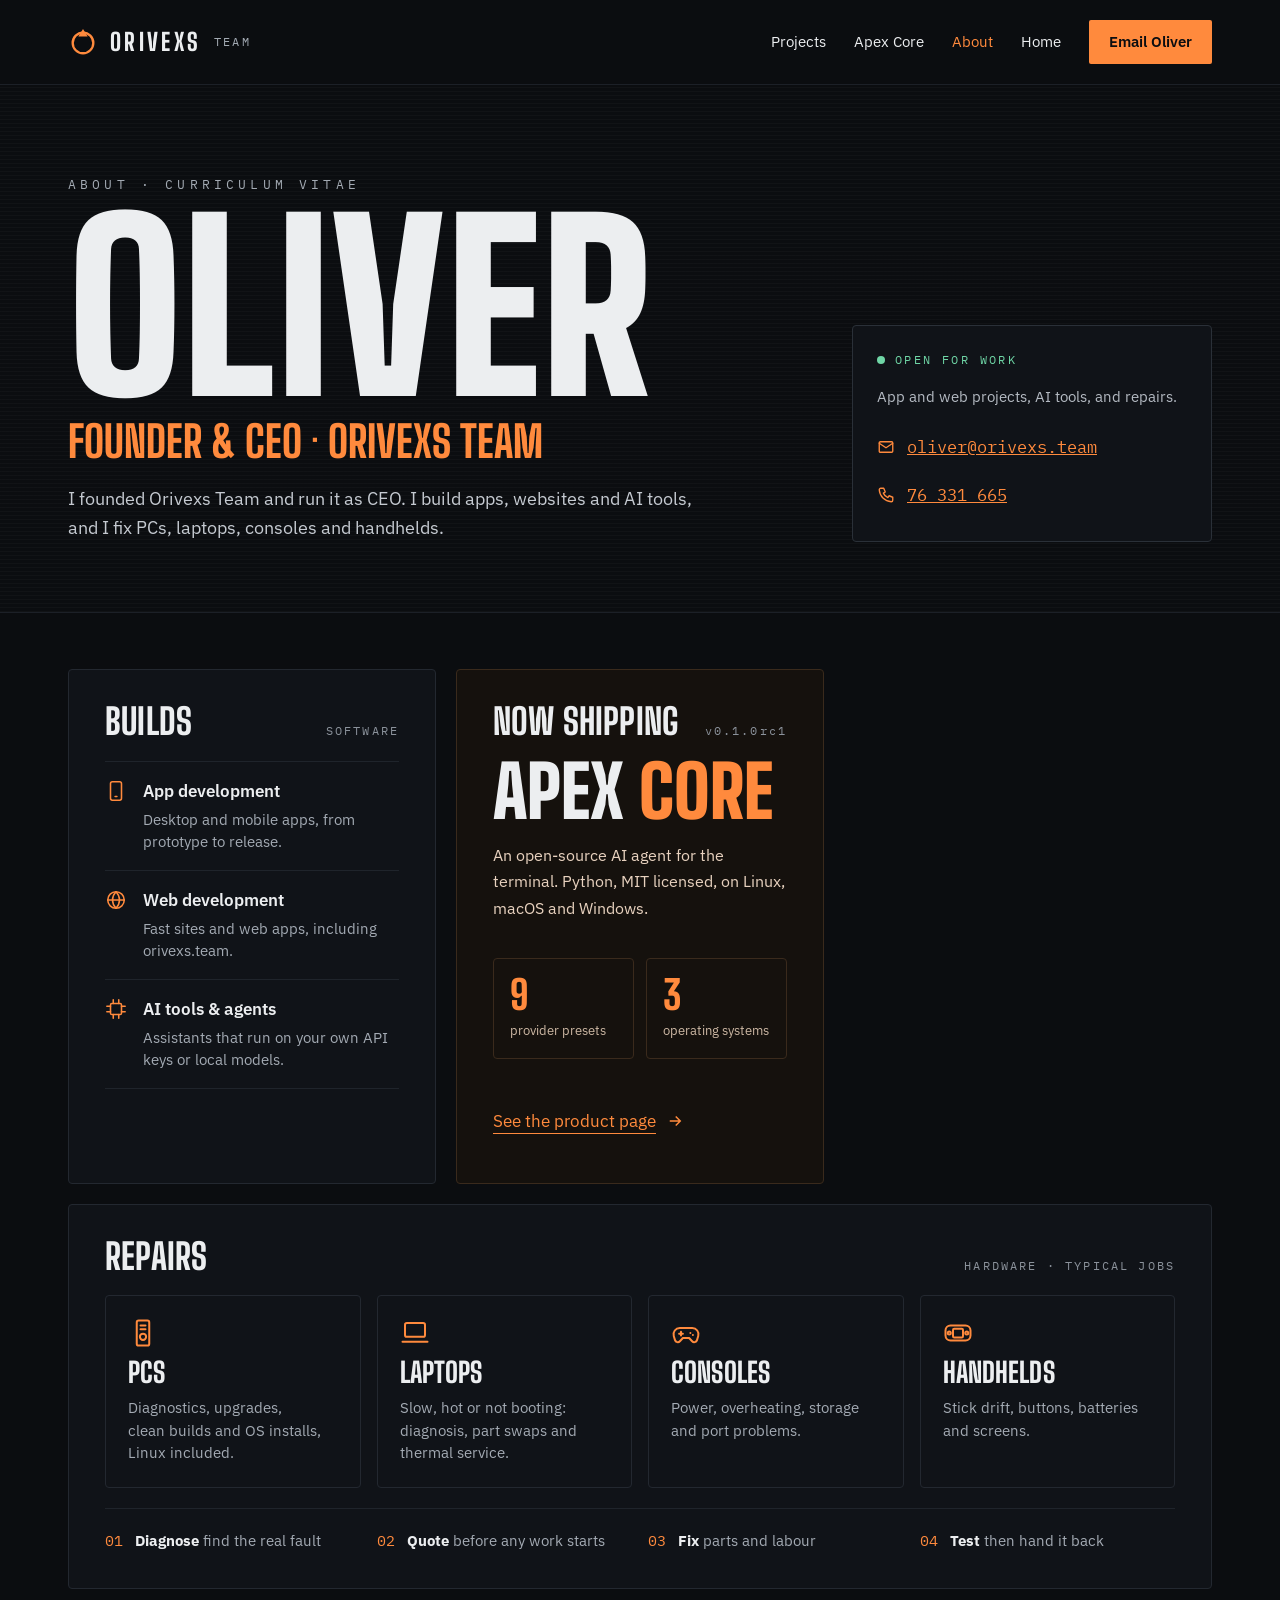
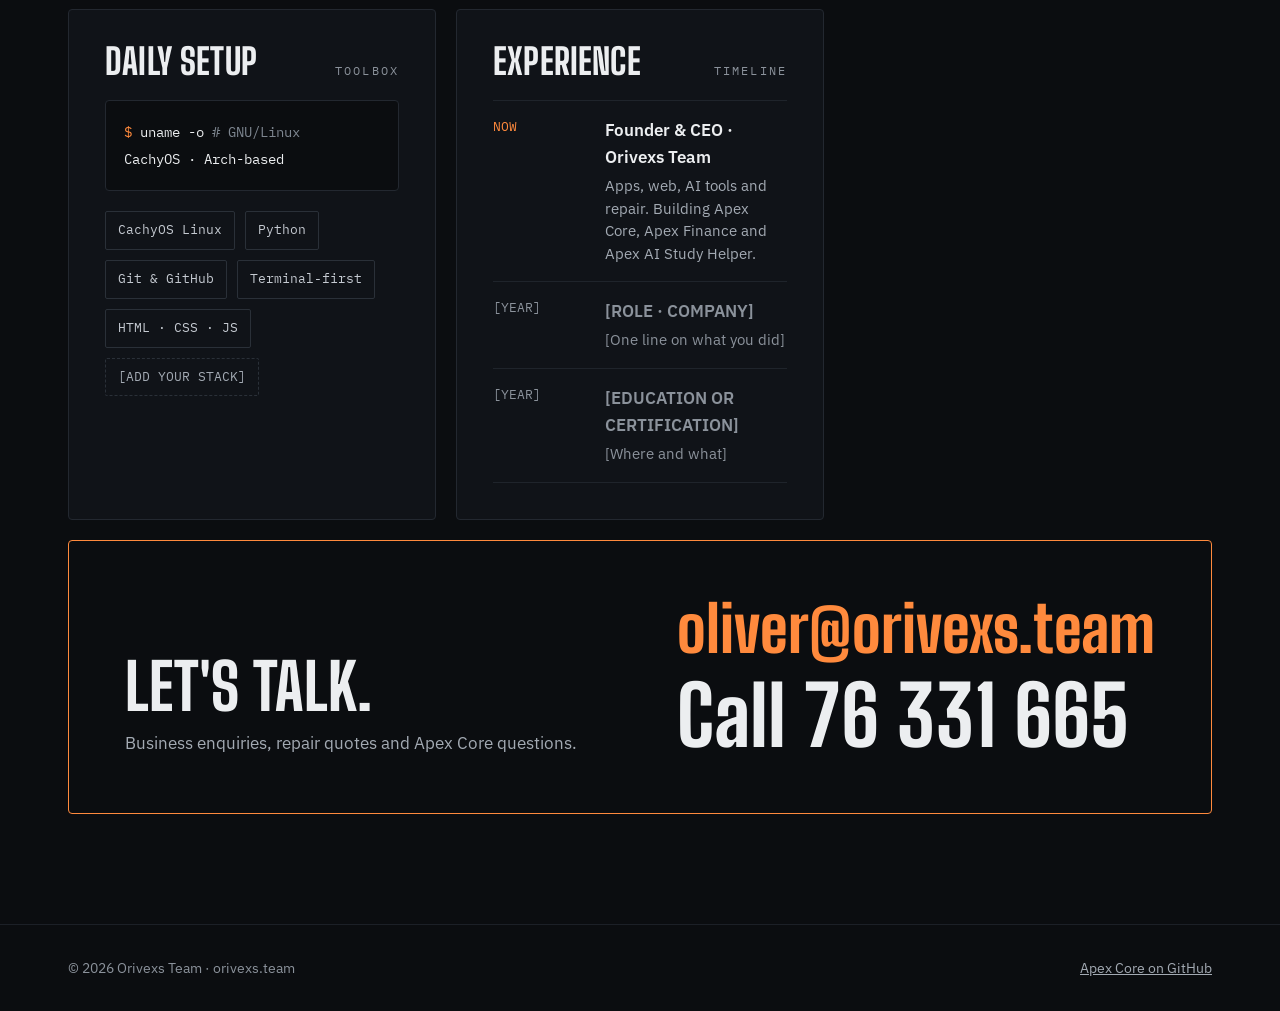
==== commit 2844ad9f: "Add founder and CEO, phone number and a launch-list sign-up About: Oliver is now presented as founde" ====
--- a/site/about/index.html
+++ b/site/about/index.html
@@ -3,13 +3,13 @@
 <head>
 <meta charset="utf-8">
 <meta name="viewport" content="width=device-width, initial-scale=1">
-<title>Oliver — developer and repair technician · Orivexs Team</title>
-<meta name="description" content="Oliver builds apps, websites and AI tools, and repairs PCs, laptops, consoles and handhelds. Contact: oliver@orivexs.team.">
+<title>Oliver — founder and CEO of Orivexs Team</title>
+<meta name="description" content="Oliver is the founder and CEO of Orivexs Team. He builds apps, websites and AI tools, and repairs PCs, laptops, consoles and handhelds. Contact: oliver@orivexs.team, 76 331 665.">
 <link rel="canonical" href="https://orivexs.team/about/">
 <meta name="theme-color" content="#0b0d10">
 <meta property="og:type" content="profile">
 <meta property="og:site_name" content="Orivexs Team">
-<meta property="og:title" content="Oliver — developer and repair technician">
+<meta property="og:title" content="Oliver — founder and CEO of Orivexs Team">
 <meta property="og:description" content="Apps, websites and AI tools. Repair for PCs, laptops, consoles and handhelds.">
 <meta property="og:url" content="https://orivexs.team/about/">
 <link rel="icon" href="../assets/favicon.svg" type="image/svg+xml">
@@ -47,12 +47,16 @@
       <div class="profile-main">
         <p class="overline intro d1">About · Curriculum vitae</p>
         <h1 id="cv-name" class="hero-title hero-title--name intro d2">Oliver</h1>
-        <p class="lede intro d3">Developer and repair technician at Orivexs Team. I build apps, websites and AI tools, and I fix PCs, laptops, consoles and handhelds.</p>
+        <p class="role intro d3">Founder &amp; CEO · Orivexs Team</p>
+        <p class="lede intro d3">I founded Orivexs Team and run it as CEO. I build apps, websites and AI tools, and I fix PCs, laptops, consoles and handhelds.</p>
       </div>
       <div class="status-card intro d4">
         <p class="live"><i aria-hidden="true"></i>OPEN FOR WORK</p>
         <p>App and web projects, AI tools, and repairs.</p>
-        <a href="mailto:oliver@orivexs.team">oliver@orivexs.team</a>
+        <div class="contact-lines">
+          <a href="mailto:oliver@orivexs.team"><svg width="18" height="18" viewBox="0 0 24 24" fill="none" stroke="currentColor" stroke-width="1.8" stroke-linecap="round" stroke-linejoin="round" aria-hidden="true"><rect x="3" y="5" width="18" height="14" rx="1.5"/><path d="M3 7l9 6 9-6"/></svg>oliver@orivexs.team</a>
+          <a href="tel:76331665"><svg width="18" height="18" viewBox="0 0 24 24" fill="none" stroke="currentColor" stroke-width="1.8" stroke-linecap="round" stroke-linejoin="round" aria-hidden="true"><path d="M5 3h4l2 5-2.5 1.5a11 11 0 0 0 6 6L16 13l5 2v4a2 2 0 0 1-2 2A17 17 0 0 1 3 5a2 2 0 0 1 2-2z"/></svg>76 331 665</a>
+        </div>
       </div>
     </div>
   </section>
@@ -142,7 +146,7 @@
       <article class="card reveal" aria-labelledby="t-exp">
         <div class="card-head"><h2 id="t-exp">Experience</h2><span>TIMELINE</span></div>
         <ol class="rows rows--timeline">
-          <li><code class="is-now">NOW</code><div><strong>Orivexs Team</strong><span>Apps, web, AI tools and repair. Building Apex Core, Apex Finance and Apex AI Study Helper.</span></div></li>
+          <li><code class="is-now">NOW</code><div><strong>Founder &amp; CEO · Orivexs Team</strong><span>Apps, web, AI tools and repair. Building Apex Core, Apex Finance and Apex AI Study Helper.</span></div></li>
           <li><code>[YEAR]</code><div><strong class="placeholder">[ROLE · COMPANY]</strong><span class="placeholder">[One line on what you did]</span></div></li>
           <li><code>[YEAR]</code><div><strong class="placeholder">[EDUCATION OR CERTIFICATION]</strong><span class="placeholder">[Where and what]</span></div></li>
         </ol>
@@ -153,7 +157,10 @@
           <h2 id="t-contact" style="font-size: clamp(44px, 5vw, 72px)">Let's talk.</h2>
           <p style="color: var(--muted)">Business enquiries, repair quotes and Apex Core questions.</p>
         </div>
-        <a class="mail-big" href="mailto:oliver@orivexs.team" style="font-size: clamp(32px, 5vw, 72px)">oliver@orivexs.team</a>
+        <div class="contact-big">
+          <a class="mail-big" href="mailto:oliver@orivexs.team" style="font-size: clamp(32px, 5vw, 72px)">oliver@orivexs.team</a>
+          <a class="mail-big phone-big" href="tel:76331665">Call 76 331 665</a>
+        </div>
       </article>
 
     </div>
--- a/site/assets/site.css
+++ b/site/assets/site.css
@@ -1401,6 +1401,149 @@
   color: var(--muted);
 }
 
+/* ---------- launch list form ---------- */
+
+.notify-form,
+.notify-done {
+  background: var(--surface);
+  border: 1px solid var(--line-strong);
+  border-radius: 6px;
+  padding: clamp(24px, 3vw, 36px);
+  display: flex;
+  flex-direction: column;
+  gap: 22px;
+}
+.notify-form[hidden],
+.notify-done[hidden] {
+  display: none;
+}
+.field {
+  margin: 0;
+  padding: 0;
+  border: 0;
+  min-width: 0;
+  display: flex;
+  flex-direction: column;
+  gap: 10px;
+}
+.field > label,
+.field legend {
+  padding: 0;
+  font-weight: 600;
+}
+.field legend {
+  margin-bottom: 10px;
+}
+.notify-form input[type="email"] {
+  width: 100%;
+  min-height: 52px;
+  padding: 0 16px;
+  background: var(--bg);
+  border: 1px solid #3a414b;
+  border-radius: 2px;
+  color: var(--text);
+  font: 400 17px var(--font-body);
+}
+.notify-form input[type="email"]::placeholder {
+  color: var(--dim);
+}
+.notify-form input:focus-visible {
+  outline: 2px solid var(--accent);
+  outline-offset: 2px;
+}
+.notify-form input[aria-invalid="true"] {
+  border-color: var(--warn);
+}
+.check {
+  display: flex;
+  align-items: center;
+  gap: 12px;
+  min-height: 48px;
+  padding: 0 14px;
+  border: 1px solid var(--line-strong);
+  border-radius: 2px;
+  cursor: pointer;
+}
+.check:hover {
+  border-color: #3a414b;
+}
+.check input {
+  width: 20px;
+  height: 20px;
+  margin: 0;
+  accent-color: var(--accent);
+}
+.notify-form .btn {
+  align-self: flex-start;
+  border: 0;
+  font-family: var(--font-body);
+  cursor: pointer;
+}
+.notify-form .btn[disabled] {
+  opacity: 0.6;
+  cursor: progress;
+}
+.notify-status {
+  min-height: 22px;
+  font-size: 14px;
+  color: var(--warn);
+}
+.hp {
+  position: absolute;
+  left: -10000px;
+  width: 1px;
+  height: 1px;
+  overflow: hidden;
+}
+.notify-done-title {
+  font-family: var(--font-display);
+  font-weight: 800;
+  font-size: 40px;
+  line-height: 1;
+  text-transform: uppercase;
+}
+.notify-done-text {
+  color: var(--text-3);
+}
+.notify-done .tab {
+  align-self: flex-start;
+}
+
+/* ---------- about: role and phone ---------- */
+
+.role {
+  font-family: var(--font-display);
+  font-weight: 800;
+  font-size: clamp(30px, 3.4vw, 44px);
+  line-height: 1;
+  text-transform: uppercase;
+  color: var(--accent);
+}
+.contact-lines {
+  display: flex;
+  flex-direction: column;
+  gap: 4px;
+}
+.status-card .contact-lines a {
+  display: flex;
+  align-items: center;
+  gap: 12px;
+  min-height: 44px;
+}
+.status-card .contact-lines svg {
+  flex: none;
+}
+.contact-big {
+  display: flex;
+  flex-direction: column;
+  align-items: flex-start;
+  gap: 14px;
+}
+.phone-big {
+  font-size: clamp(28px, 3.6vw, 52px);
+  color: var(--text);
+}
+
 /* ---------- contact & footer ---------- */
 
 .mail-big {
